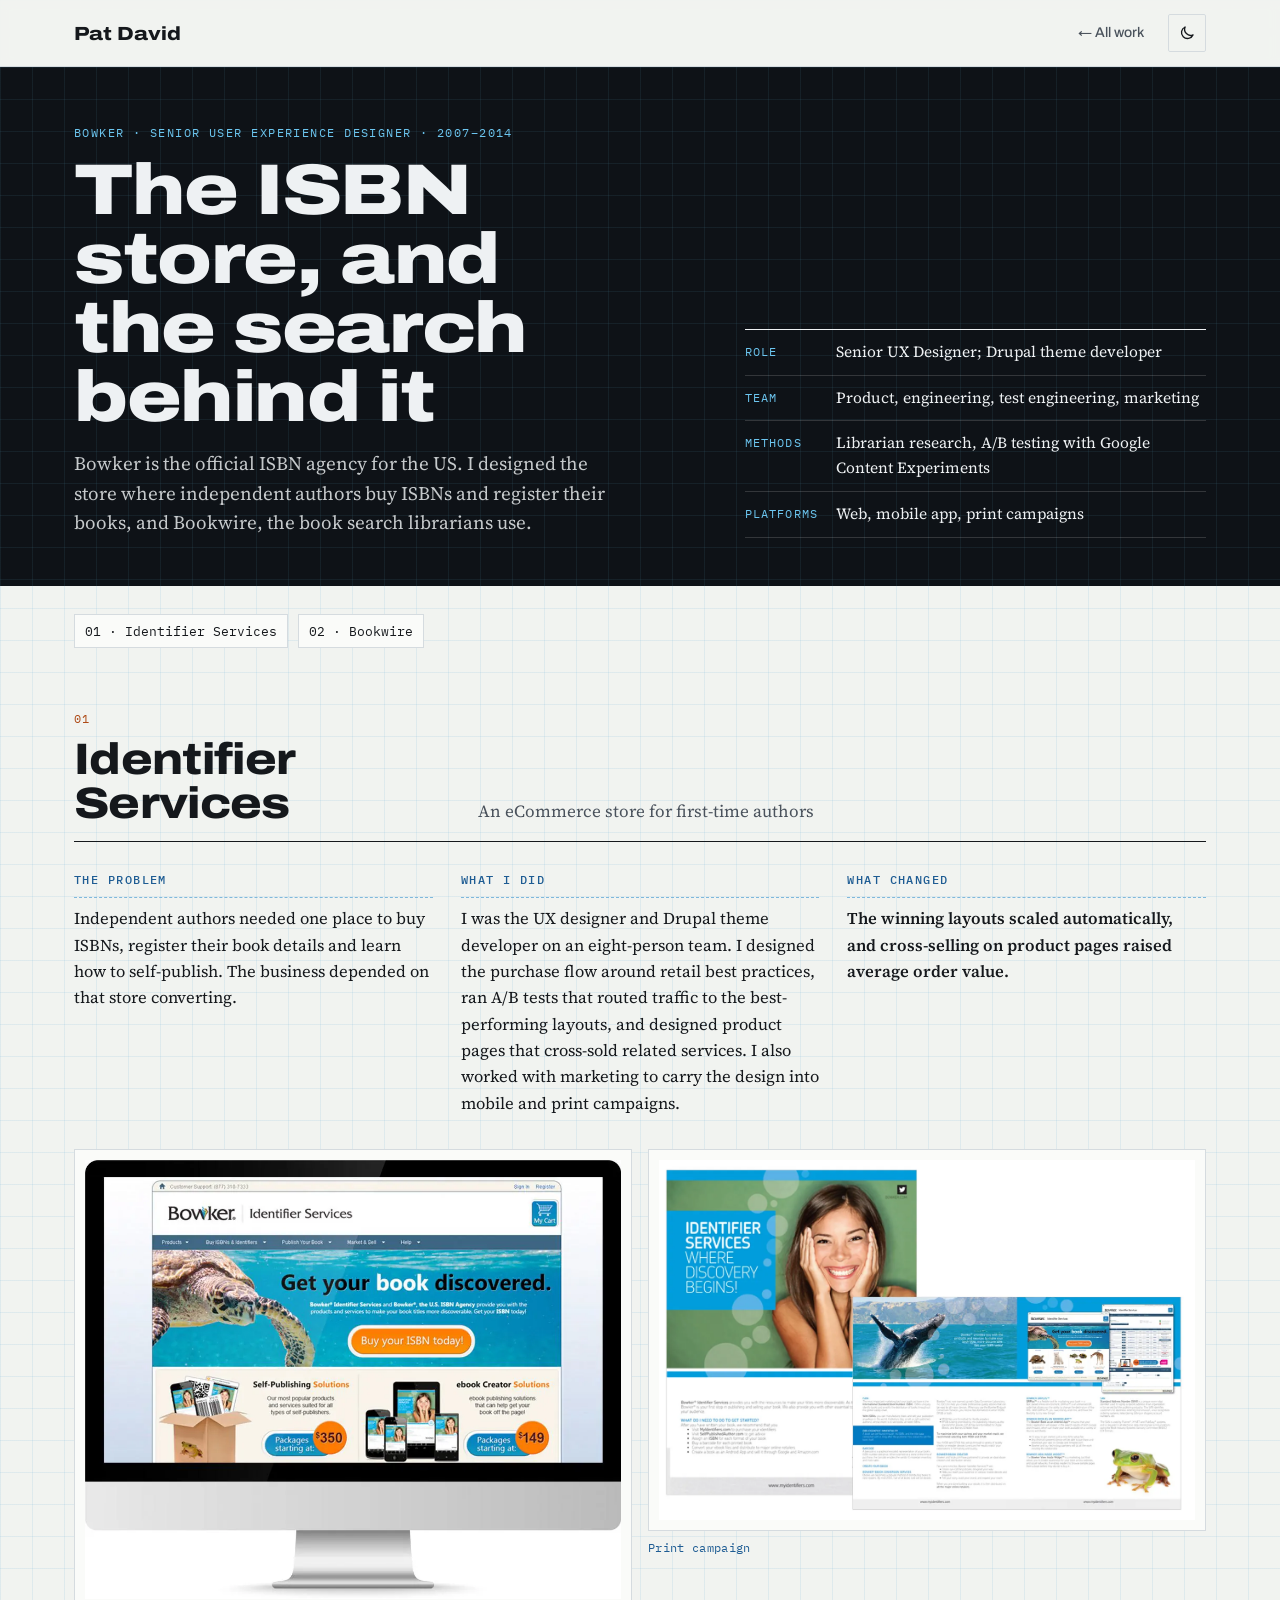
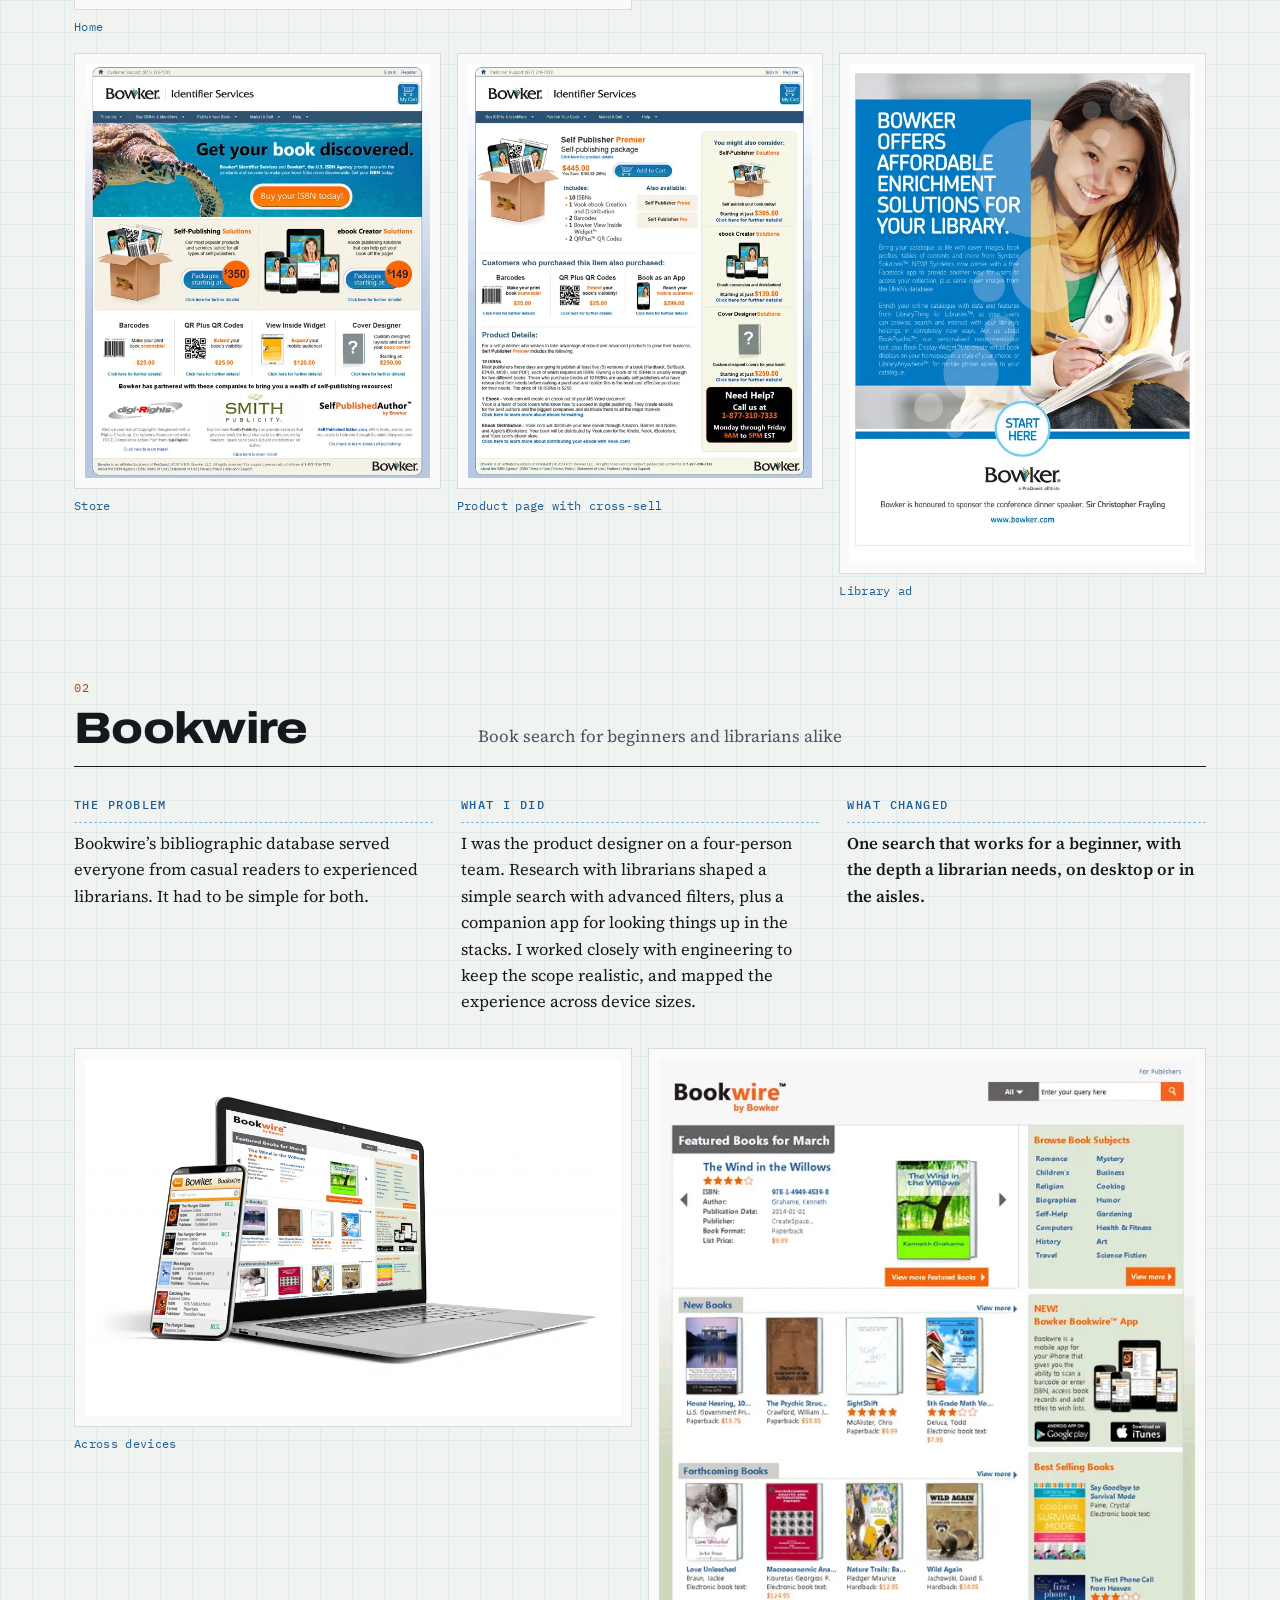
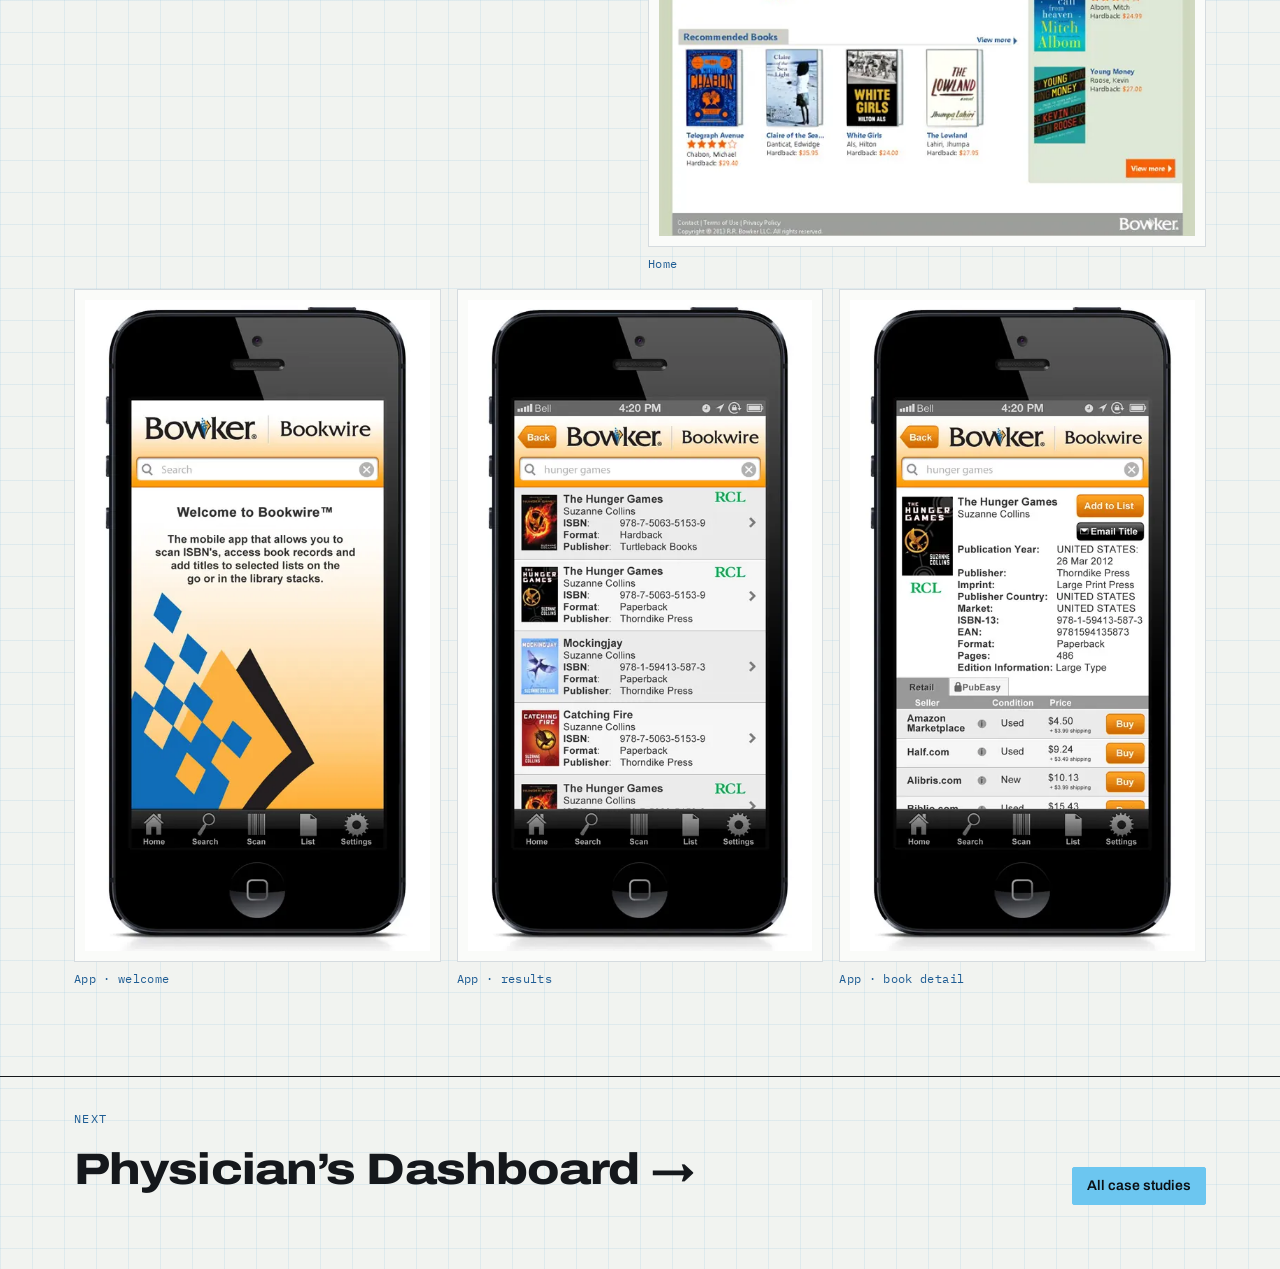
==== case-bowker.html @ 419fb1c9 "Launch portfolio site Co-Authored-By: Claude Opus 5.5 <noreply@anthropic.com>" ====
<!doctype html>
<html lang="en">
<head>
<meta charset="utf-8">
<meta name="viewport" content="width=device-width,initial-scale=1,viewport-fit=cover">
<title>The ISBN store, and the search behind it · Pat David</title>
<link rel="preconnect" href="https://fonts.googleapis.com">
<link rel="preconnect" href="https://fonts.gstatic.com" crossorigin>
<link rel="stylesheet" href="https://fonts.googleapis.com/css2?family=Archivo:wdth,wght@62..125,400..900&family=IBM+Plex+Mono:wght@400;500&family=Source+Serif+4:opsz,wght@8..60,400;8..60,600&display=swap">
<link rel="stylesheet" href="css/case.css">
<script>
(function(){var r=document.documentElement,k='pd-theme';
try{var t=localStorage.getItem(k);if(t==='light'||t==='dark')r.setAttribute('data-theme',t);}catch(e){}
function dark(){var t=r.getAttribute('data-theme');return t?t==='dark':matchMedia('(prefers-color-scheme: dark)').matches;}
function sync(){var b=document.getElementById('themeBtn');if(b)b.setAttribute('aria-label',dark()?'Switch to light mode':'Switch to dark mode');}
document.addEventListener('click',function(e){if(!e.target.closest||!e.target.closest('#themeBtn'))return;
  var t=dark()?'light':'dark';r.setAttribute('data-theme',t);try{localStorage.setItem(k,t);}catch(e){}sync();});
document.addEventListener('DOMContentLoaded',sync);sync();})();
</script>
</head>
<body>
<header><div class="wrap"><a class="mark" href="index.html">Pat David</a><a class="back" href="index.html#bowker">← All work</a><button class="theme" id="themeBtn" type="button" aria-label="Switch theme"><svg class="moon" viewBox="0 0 24 24" width="18" height="18" aria-hidden="true"><path d="M20 14.5A8 8 0 0 1 9.5 4a8 8 0 1 0 10.5 10.5z" fill="none" stroke="currentColor" stroke-width="1.8" stroke-linejoin="round"/></svg><svg class="sun" viewBox="0 0 24 24" width="18" height="18" aria-hidden="true"><circle cx="12" cy="12" r="4.2" fill="none" stroke="currentColor" stroke-width="1.8"/><path d="M12 2.5v2.2M12 19.3v2.2M2.5 12h2.2M19.3 12h2.2M5.3 5.3l1.6 1.6M17.1 17.1l1.6 1.6M5.3 18.7l1.6-1.6M17.1 6.9l1.6-1.6" stroke="currentColor" stroke-width="1.8" stroke-linecap="round"/></svg></button></div></header>
<main>
<div class="top"><div class="wrap head">
  <div><div class="label">Bowker · Senior User Experience Designer · 2007–2014</div><h1>The ISBN store, and the search behind it</h1><p>Bowker is the official ISBN agency for the US. I designed the store where independent authors buy ISBNs and register their books, and Bookwire, the book search librarians use.</p></div>
  <dl class="spec"><dt>Role</dt><dd>Senior UX Designer; Drupal theme developer</dd><dt>Team</dt><dd>Product, engineering, test engineering, marketing</dd><dt>Methods</dt><dd>Librarian research, A/B testing with Google Content Experiments</dd><dt>Platforms</dt><dd>Web, mobile app, print campaigns</dd></dl>
</div></div>
<div class="wrap">
  <nav class="toc" aria-label="Projects in this case"><a href="#identifier">01 · Identifier Services</a><a href="#bookwire">02 · Bookwire</a></nav>
  <section class="part" id="identifier">
    <div class="part-head"><div><span class="n">01</span><h2>Identifier Services</h2></div><p>An eCommerce store for first-time authors</p></div>
    <div class="story">
      <div><h3>The problem</h3><p>Independent authors needed one place to buy ISBNs, register their book details and learn how to self-publish. The business depended on that store converting.</p></div>
      <div><h3>What I did</h3><p>I was the UX designer and Drupal theme developer on an eight-person team. I designed the purchase flow around retail best practices, ran A/B tests that routed traffic to the best-performing layouts, and designed product pages that cross-sold related services. I also worked with marketing to carry the design into mobile and print campaigns.</p></div>
      <div class="result"><h3>What changed</h3><p>The winning layouts scaled automatically, and cross-selling on product pages raised average order value.</p></div>
    </div>
    <div class="gal"><figure class="s6"><button type="button" aria-label="Enlarge: Identifier Services home page on a desktop monitor"><img src="img/cases/bw-01.webp" alt="Identifier Services home page on a desktop monitor" loading="lazy"></button><figcaption>Home</figcaption></figure><figure class="s6"><button type="button" aria-label="Enlarge: Identifier Services print brochure spread"><img src="img/cases/bw-05.webp" alt="Identifier Services print brochure spread" loading="lazy"></button><figcaption>Print campaign</figcaption></figure><figure class="s4"><button type="button" aria-label="Enlarge: Storefront home page with ISBN packages"><img src="img/cases/bw-02.webp" alt="Storefront home page with ISBN packages" loading="lazy"></button><figcaption>Store</figcaption></figure><figure class="s4"><button type="button" aria-label="Enlarge: ISBN product page with related services"><img src="img/cases/bw-04.webp" alt="ISBN product page with related services" loading="lazy"></button><figcaption>Product page with cross-sell</figcaption></figure><figure class="s4"><button type="button" aria-label="Enlarge: Bowker enrichment ad for libraries"><img src="img/cases/bw-09.webp" alt="Bowker enrichment ad for libraries" loading="lazy"></button><figcaption>Library ad</figcaption></figure></div>
  </section>
  <section class="part" id="bookwire">
    <div class="part-head"><div><span class="n">02</span><h2>Bookwire</h2></div><p>Book search for beginners and librarians alike</p></div>
    <div class="story">
      <div><h3>The problem</h3><p>Bookwire&rsquo;s bibliographic database served everyone from casual readers to experienced librarians. It had to be simple for both.</p></div>
      <div><h3>What I did</h3><p>I was the product designer on a four-person team. Research with librarians shaped a simple search with advanced filters, plus a companion app for looking things up in the stacks. I worked closely with engineering to keep the scope realistic, and mapped the experience across device sizes.</p></div>
      <div class="result"><h3>What changed</h3><p>One search that works for a beginner, with the depth a librarian needs, on desktop or in the aisles.</p></div>
    </div>
    <div class="gal"><figure class="s6"><button type="button" aria-label="Enlarge: Bookwire on phone, tablet and laptop"><img src="img/cases/bw-11.webp" alt="Bookwire on phone, tablet and laptop" loading="lazy"></button><figcaption>Across devices</figcaption></figure><figure class="s6"><button type="button" aria-label="Enlarge: Bookwire home page with featured books"><img src="img/cases/bw-12.webp" alt="Bookwire home page with featured books" loading="lazy"></button><figcaption>Home</figcaption></figure><figure class="s4"><button type="button" aria-label="Enlarge: Bookwire app welcome screen"><img src="img/cases/bw-15.webp" alt="Bookwire app welcome screen" loading="lazy"></button><figcaption>App · welcome</figcaption></figure><figure class="s4"><button type="button" aria-label="Enlarge: Bookwire app search results"><img src="img/cases/bw-16.webp" alt="Bookwire app search results" loading="lazy"></button><figcaption>App · results</figcaption></figure><figure class="s4"><button type="button" aria-label="Enlarge: Bookwire app book detail"><img src="img/cases/bw-17.webp" alt="Bookwire app book detail" loading="lazy"></button><figcaption>App · book detail</figcaption></figure></div>
  </section>
</div>
</main>
<nav class="next" aria-label="Next project"><div class="wrap">
  <a class="go" href="case-physicians.html"><div class="label">Next</div><h2>Physician&rsquo;s Dashboard →</h2></a>
  <a class="btn" href="index.html#work">All case studies</a>
</div></nav>
<dialog id="lb" aria-label="Enlarged image"><button type="button" id="lbClose">Close ✕</button><img id="lbImg" alt=""><p id="lbCap"></p></dialog>
<script>
var lb=document.getElementById('lb'),li=document.getElementById('lbImg'),lc=document.getElementById('lbCap');
document.querySelectorAll('.gal button').forEach(function(b){b.addEventListener('click',function(){
  var i=b.querySelector('img');li.src=i.src;li.alt=i.alt;lc.textContent=i.alt;
  if(lb.showModal)lb.showModal();else window.open(i.src,'_blank','noopener');});});
document.getElementById('lbClose').addEventListener('click',function(){lb.close();});
lb.addEventListener('click',function(e){if(e.target===lb)lb.close();});
</script>
</body>
</html>
---- css/case.css ----
/* Case-study pages: same drafting sheet as the home page. */
:root{
  --paper:#F1F3F0; --sheet:#FAFBF9; --ink:#15181C; --ink-2:#4A525C; --rule:#D5DBDF;
  --pencil:#7FB8DC; --pencil-ink:#1E5C93; --pencil-wash:rgba(127,184,220,.16); --accent:#AE4A16;
  --band:#0E1217; --band-ink:#EEF1F3; --glow:#6CC6F0;
  --display:"Archivo","Arial Narrow",system-ui,sans-serif;
  --body:"Source Serif 4",Georgia,serif;
  --mono:"IBM Plex Mono",ui-monospace,Menlo,monospace;
}
@media (prefers-color-scheme:dark){:root:not([data-theme="light"]){
  --paper:#111418; --sheet:#171B20; --ink:#EEF1F3; --ink-2:#A3ADB8; --rule:#2B323A;
  --pencil:#4E8DB8; --pencil-ink:#8CC3E8; --pencil-wash:rgba(78,141,184,.14); --accent:#F0894A; color-scheme:dark}}
:root[data-theme="dark"]{
  --paper:#111418; --sheet:#171B20; --ink:#EEF1F3; --ink-2:#A3ADB8; --rule:#2B323A;
  --pencil:#4E8DB8; --pencil-ink:#8CC3E8; --pencil-wash:rgba(78,141,184,.14); --accent:#F0894A; color-scheme:dark}
*{box-sizing:border-box}
html{-webkit-text-size-adjust:100%}
body{margin:0;background:var(--paper);color:var(--ink);font:400 17px/1.6 var(--body);
  background-image:linear-gradient(var(--pencil-wash) 1px,transparent 1px),linear-gradient(90deg,var(--pencil-wash) 1px,transparent 1px);background-size:32px 32px}
a{color:inherit}
:focus-visible{outline:2px solid var(--pencil-ink);outline-offset:3px}
.wrap{max-width:1180px;margin:0 auto;padding-left:max(24px,env(safe-area-inset-left,0px));padding-right:max(24px,env(safe-area-inset-right,0px))}
.label{font-family:var(--mono);font-size:12px;letter-spacing:.12em;text-transform:uppercase;color:var(--pencil-ink)}
h1,h2,h3{font-family:var(--display);text-wrap:balance;margin:0}
header{position:sticky;top:0;z-index:5;background:color-mix(in srgb,var(--paper) 92%,transparent);backdrop-filter:blur(6px);border-bottom:1px solid var(--rule)}
header .wrap{display:flex;align-items:center;gap:24px;padding-block:14px}
.mark{font:800 19px/1 var(--display);font-stretch:118%;text-decoration:none}
.back{margin-left:auto;font:500 14px/1 var(--display);text-decoration:none;color:var(--ink-2)}
.back:hover{color:var(--ink)}
.btn{font:600 14px/1 var(--display);text-decoration:none;padding:11px 14px;border:1.5px solid var(--glow);background:var(--glow);color:#0B1015;border-radius:2px;display:inline-flex;gap:8px;align-items:center}
.btn:hover{background:var(--ink);border-color:var(--ink);color:var(--paper)}

/* title block */
.top{background:var(--band);color:var(--band-ink);position:relative;overflow:hidden;isolation:isolate}
.top::before{content:"";position:absolute;inset:0;z-index:-1;background-image:linear-gradient(rgba(108,198,240,.08) 1px,transparent 1px),linear-gradient(90deg,rgba(108,198,240,.08) 1px,transparent 1px);background-size:32px 32px}
.top .head{padding-block:56px 48px;display:grid;grid-template-columns:minmax(0,1.35fr) minmax(0,1fr);gap:48px;align-items:end}
.top .label{color:var(--glow)}
.top h1{font-size:clamp(36px,5.6vw,72px);line-height:.96;font-weight:850;font-stretch:120%;letter-spacing:-.02em;margin:14px 0 18px}
.top p{margin:0;font-size:19px;line-height:1.55;color:color-mix(in srgb,var(--band-ink) 82%,transparent);max-width:56ch}
.spec{margin:0;display:grid;grid-template-columns:auto 1fr;border-top:1.5px solid var(--band-ink)}
.spec dt,.spec dd{padding:10px 0;border-bottom:1px solid rgba(238,241,243,.16)}
.spec dt{font-family:var(--mono);font-size:11.5px;letter-spacing:.1em;text-transform:uppercase;color:var(--glow);padding-right:18px;padding-top:13px}
.spec dd{margin:0;font-size:15.5px}
.hero-shot{margin:0 0 48px;background:#fff;padding:16px}
.hero-shot img{display:block;width:100%;height:auto}

.top .links{display:flex;gap:12px;flex-wrap:wrap;margin-top:24px}
.top .btn.ghost{background:transparent;color:var(--glow)}
.top .btn.ghost:hover{background:var(--band-ink);border-color:var(--band-ink);color:var(--band)}
.part .note{font-family:var(--mono);font-size:12px;color:var(--ink-2);margin:14px 0 0}

/* table of contents */
.toc{display:flex;gap:10px;flex-wrap:wrap;padding-block:28px 0}
.toc a{font-family:var(--mono);font-size:12.5px;text-decoration:none;padding:6px 10px;border:1px solid var(--rule);background:var(--sheet)}
.toc a:hover{border-color:var(--pencil-ink);color:var(--pencil-ink)}

/* each project inside the case */
.part{padding-block:56px 16px;scroll-margin-top:72px}
.part-head{display:grid;grid-template-columns:minmax(0,1fr) minmax(0,2fr);gap:40px;border-bottom:1.5px solid var(--ink);padding-bottom:16px;margin-bottom:28px;align-items:end}
.part-head .n{font-family:var(--mono);font-size:12px;color:var(--accent);letter-spacing:.08em}
.part-head h2{font-size:clamp(28px,3.6vw,44px);line-height:1;font-weight:800;font-stretch:116%;letter-spacing:-.015em;margin-top:6px}
.part-head p{margin:0;color:var(--ink-2)}
.story{display:grid;grid-template-columns:repeat(3,minmax(0,1fr));gap:28px;margin-bottom:32px}
.story h3{font-family:var(--mono);font-size:12px;font-weight:500;letter-spacing:.12em;text-transform:uppercase;color:var(--pencil-ink);margin-bottom:8px;padding-bottom:8px;border-bottom:1px dashed var(--pencil)}
.story p{margin:0;font-size:16.5px}
.story .result p{font-weight:600}
.award{display:flex;gap:14px;align-items:center;margin-top:14px}
.award img{width:56px;height:auto}
.award span{font-family:var(--mono);font-size:12px;color:var(--ink-2);line-height:1.4}

/* gallery: 12-column grid, each image says how many columns it takes */
.gal{display:grid;grid-template-columns:repeat(12,minmax(0,1fr));gap:16px;align-items:start}
.gal button{all:unset;cursor:zoom-in;display:block;background:var(--sheet);border:1px solid var(--rule);padding:10px}
.gal button:hover{border-color:var(--pencil-ink)}
.gal button:focus-visible{outline:2px solid var(--pencil-ink);outline-offset:3px}
.gal img{display:block;width:100%;height:auto}
.gal figure{margin:0}
.gal figcaption{font-family:var(--mono);font-size:11.5px;color:var(--pencil-ink);margin-top:8px;letter-spacing:.03em}
.s12{grid-column:span 12}.s8{grid-column:span 8}.s6{grid-column:span 6}.s4{grid-column:span 4}.s3{grid-column:span 3}
.gal .plain button{background:none;border-color:transparent;padding:0}

/* next case */
.next{margin-top:72px;border-top:1.5px solid var(--ink);padding-block:32px 64px}
.next .wrap{display:flex;justify-content:space-between;align-items:end;gap:24px;flex-wrap:wrap}
.next a.go{text-decoration:none;display:block}
.next a.go h2{font-size:clamp(26px,3.6vw,44px);font-weight:800;font-stretch:118%;letter-spacing:-.02em;margin-top:6px}
.next a.go:hover h2{color:var(--pencil-ink)}

/* lightbox */
dialog{border:0;padding:0;background:transparent;max-width:min(96vw,1600px);max-height:94vh}
dialog::backdrop{background:rgba(8,10,13,.88)}
dialog img{display:block;max-width:min(96vw,1600px);max-height:88vh;width:auto;height:auto;margin:0 auto}
dialog p{color:#EEF1F3;font-family:var(--mono);font-size:12.5px;text-align:center;margin:10px 0 0}
dialog button{position:fixed;top:12px;right:16px;font:600 14px/1 var(--display);padding:10px 14px;border:1.5px solid #EEF1F3;background:#0E1217;color:#EEF1F3;cursor:pointer;border-radius:2px}

@media (max-width:900px){
  .top .head,.part-head{grid-template-columns:minmax(0,1fr);gap:24px}
  .story{grid-template-columns:minmax(0,1fr);gap:20px}
  .s8,.s6{grid-column:span 12}.s4{grid-column:span 6}.s3{grid-column:span 6}
}
@media (max-width:560px){
  body{font-size:16px}
  .s4{grid-column:span 12}.s3{grid-column:span 6}
  .gal{gap:10px}
}

/* theme toggle: the visitor's choice beats the system setting, and is remembered */
.theme{all:unset;box-sizing:border-box;cursor:pointer;width:38px;height:38px;display:inline-grid;place-items:center;border:1.5px solid var(--rule);border-radius:2px;color:var(--ink)}
.theme:hover{border-color:var(--pencil-ink);color:var(--pencil-ink)}
.theme:focus-visible{outline:2px solid var(--pencil-ink);outline-offset:3px}
.theme .sun,:root[data-theme="dark"] .theme .moon{display:none}
:root[data-theme="dark"] .theme .sun{display:block}
@media (prefers-color-scheme:dark){:root:not([data-theme="light"]) .theme .sun{display:block}:root:not([data-theme="light"]) .theme .moon{display:none}}
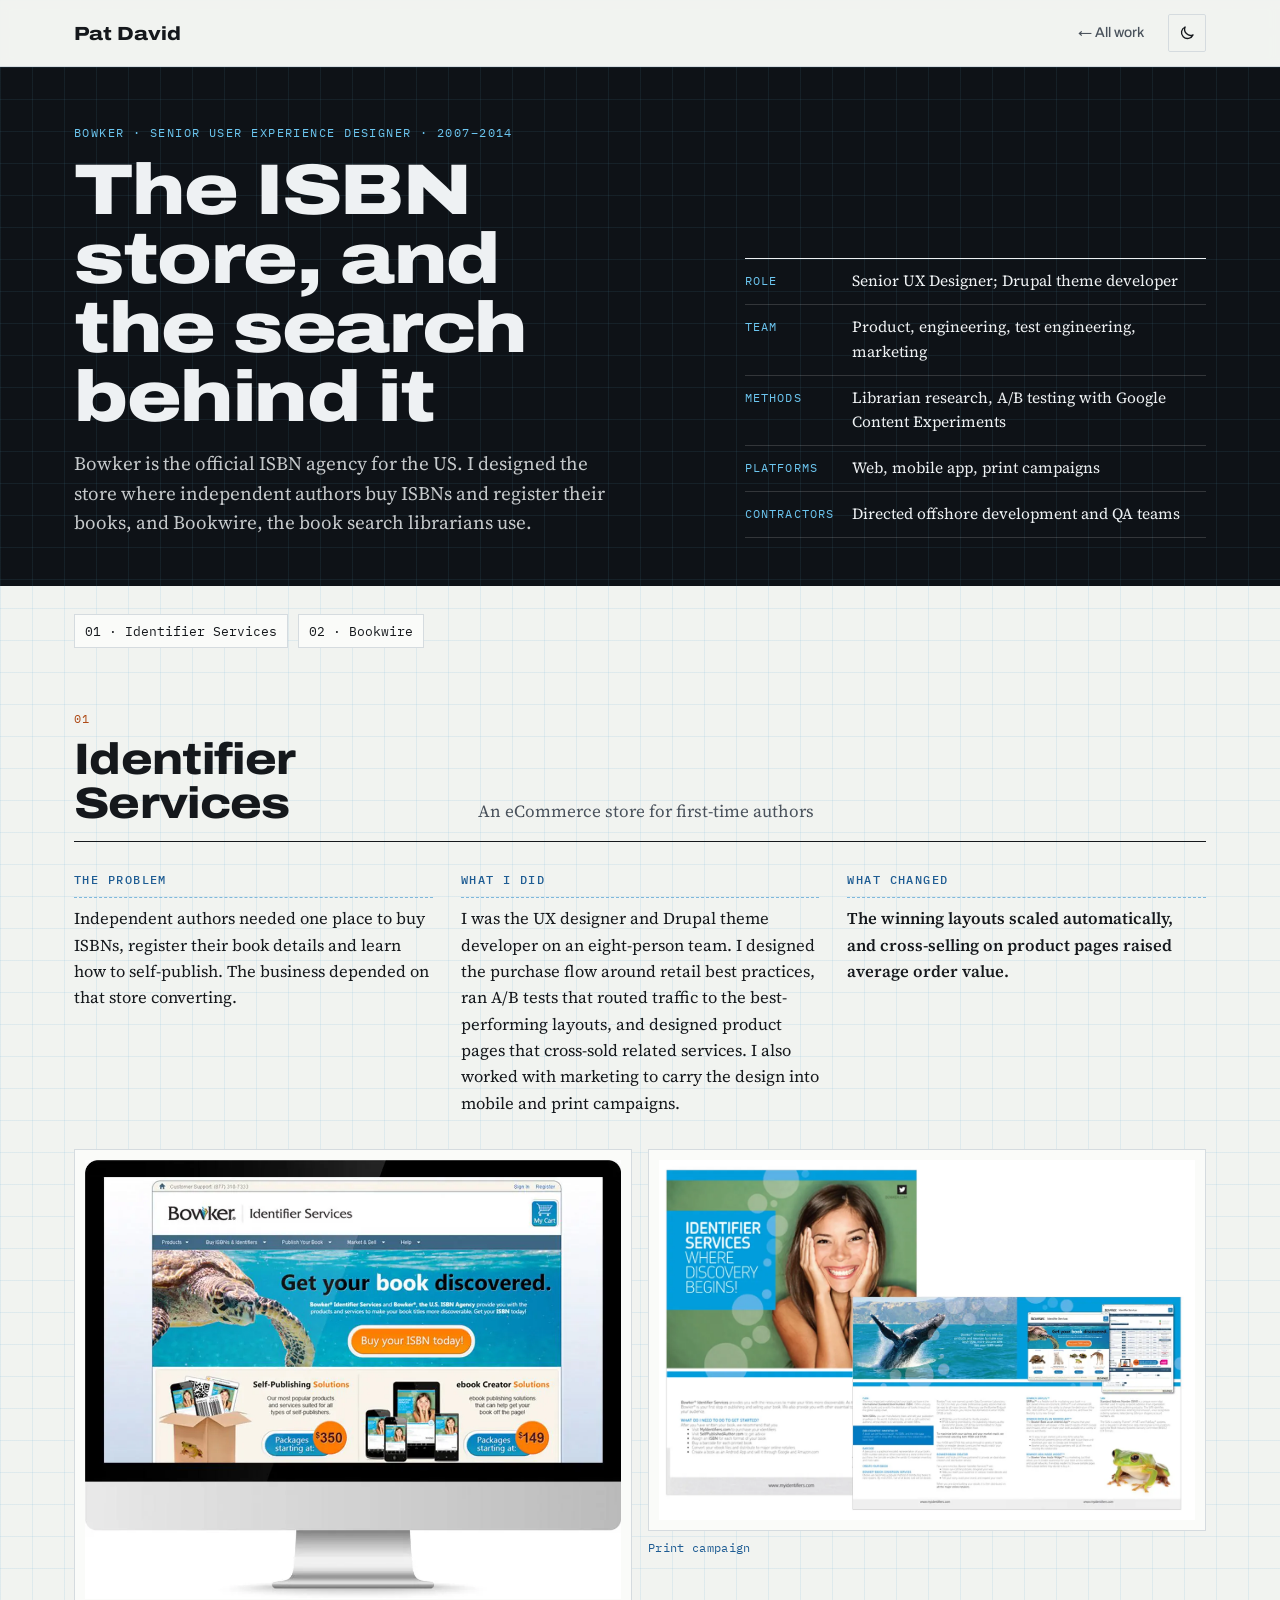
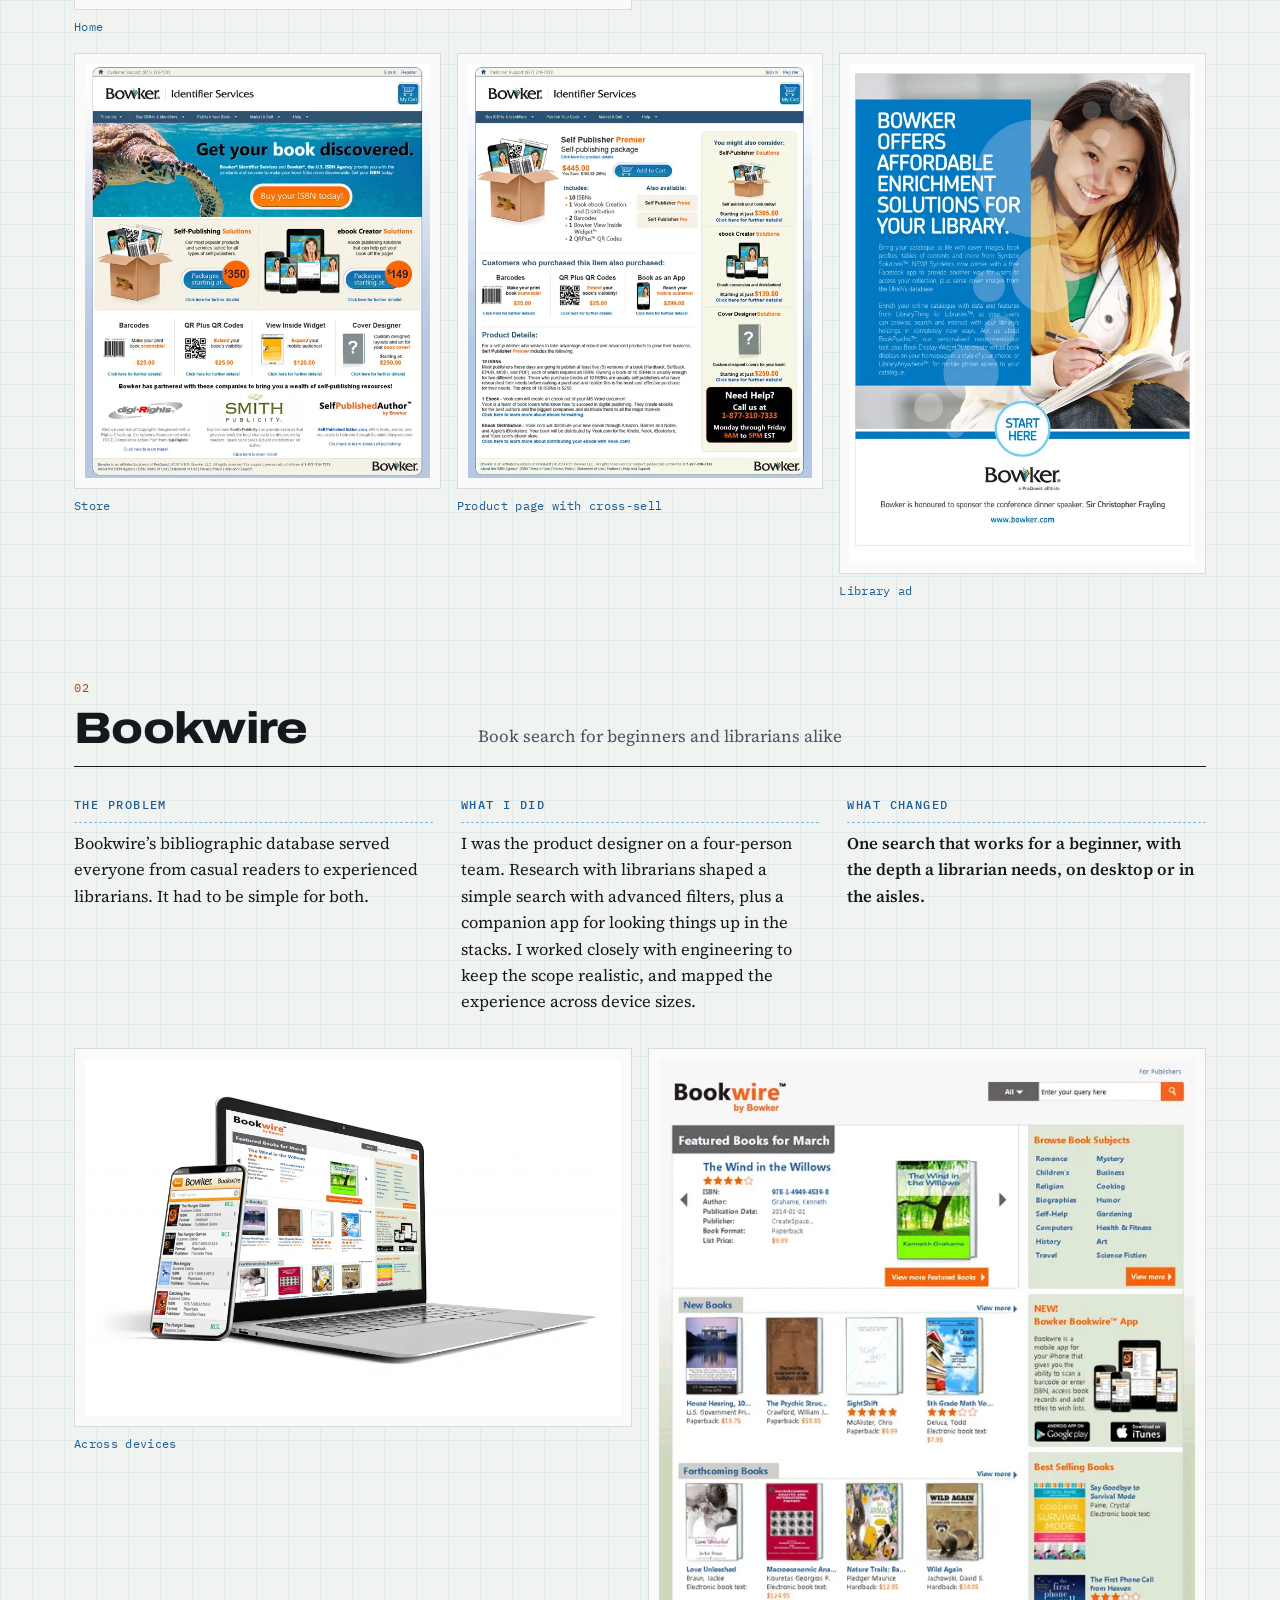
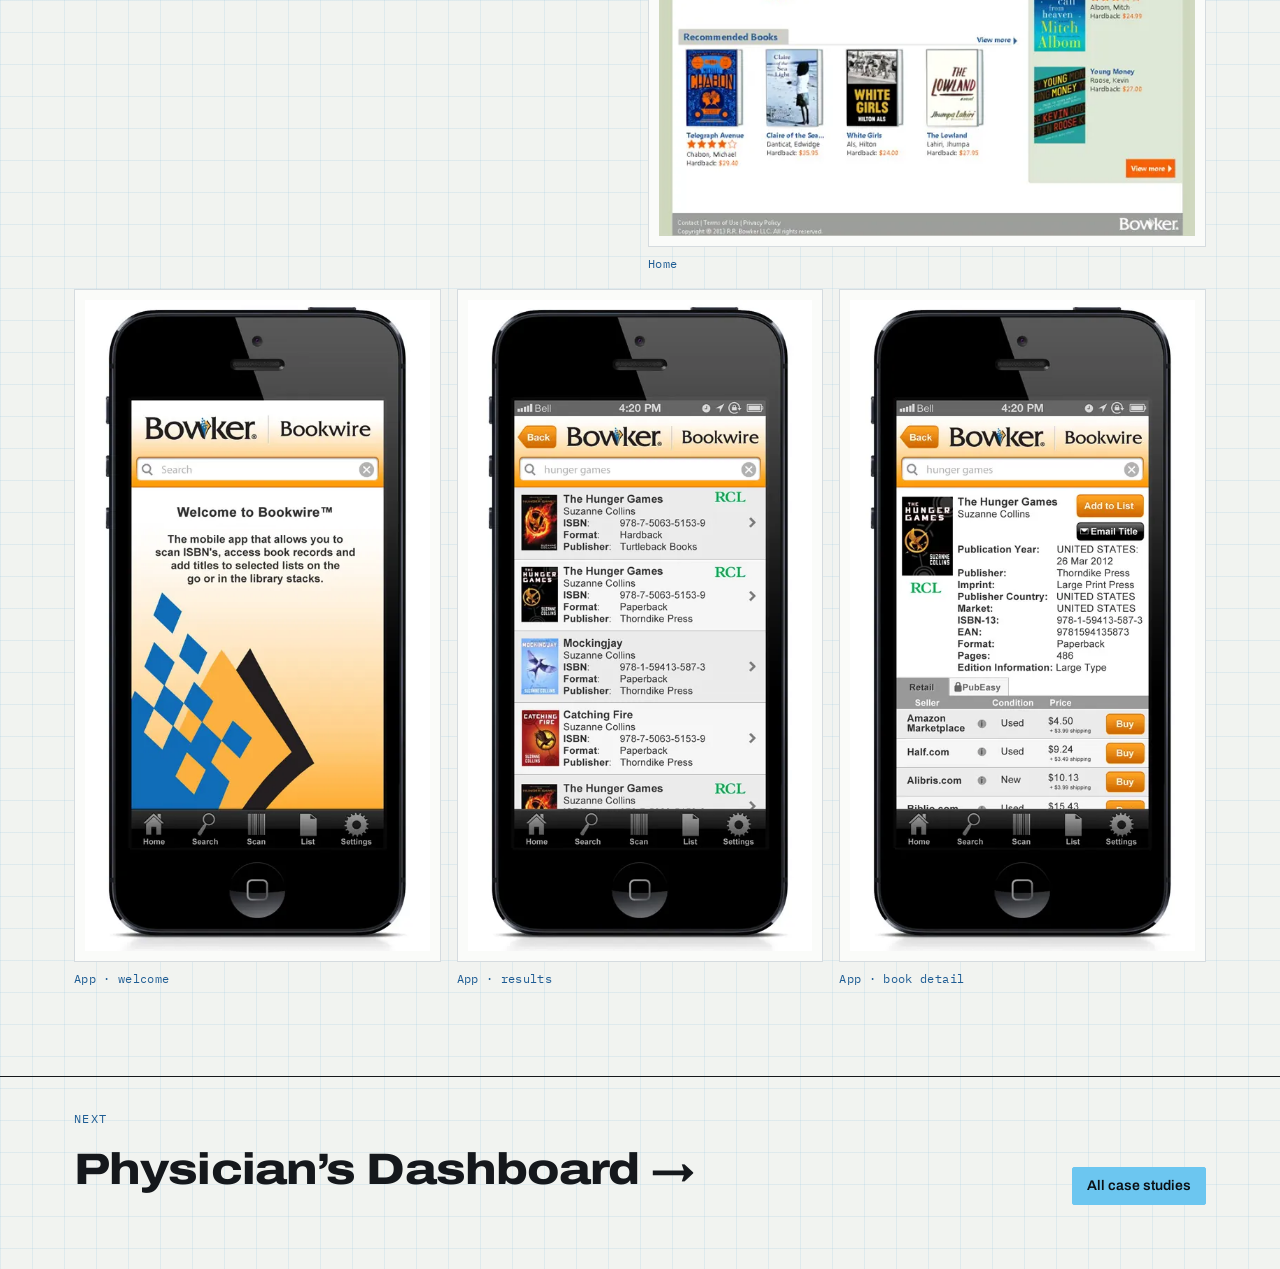
==== commit 6f474ef0: "Call out design systems (Sketch, Adobe XD) and directing offshore and contract teams Co-Authored-By:" ====
--- a/case-bowker.html
+++ b/case-bowker.html
@@ -23,7 +23,7 @@
 <main>
 <div class="top"><div class="wrap head">
   <div><div class="label">Bowker · Senior User Experience Designer · 2007–2014</div><h1>The ISBN store, and the search behind it</h1><p>Bowker is the official ISBN agency for the US. I designed the store where independent authors buy ISBNs and register their books, and Bookwire, the book search librarians use.</p></div>
-  <dl class="spec"><dt>Role</dt><dd>Senior UX Designer; Drupal theme developer</dd><dt>Team</dt><dd>Product, engineering, test engineering, marketing</dd><dt>Methods</dt><dd>Librarian research, A/B testing with Google Content Experiments</dd><dt>Platforms</dt><dd>Web, mobile app, print campaigns</dd></dl>
+  <dl class="spec"><dt>Role</dt><dd>Senior UX Designer; Drupal theme developer</dd><dt>Team</dt><dd>Product, engineering, test engineering, marketing</dd><dt>Methods</dt><dd>Librarian research, A/B testing with Google Content Experiments</dd><dt>Platforms</dt><dd>Web, mobile app, print campaigns</dd><dt>Contractors</dt><dd>Directed offshore development and QA teams</dd></dl>
 </div></div>
 <div class="wrap">
   <nav class="toc" aria-label="Projects in this case"><a href="#identifier">01 · Identifier Services</a><a href="#bookwire">02 · Bookwire</a></nav>
